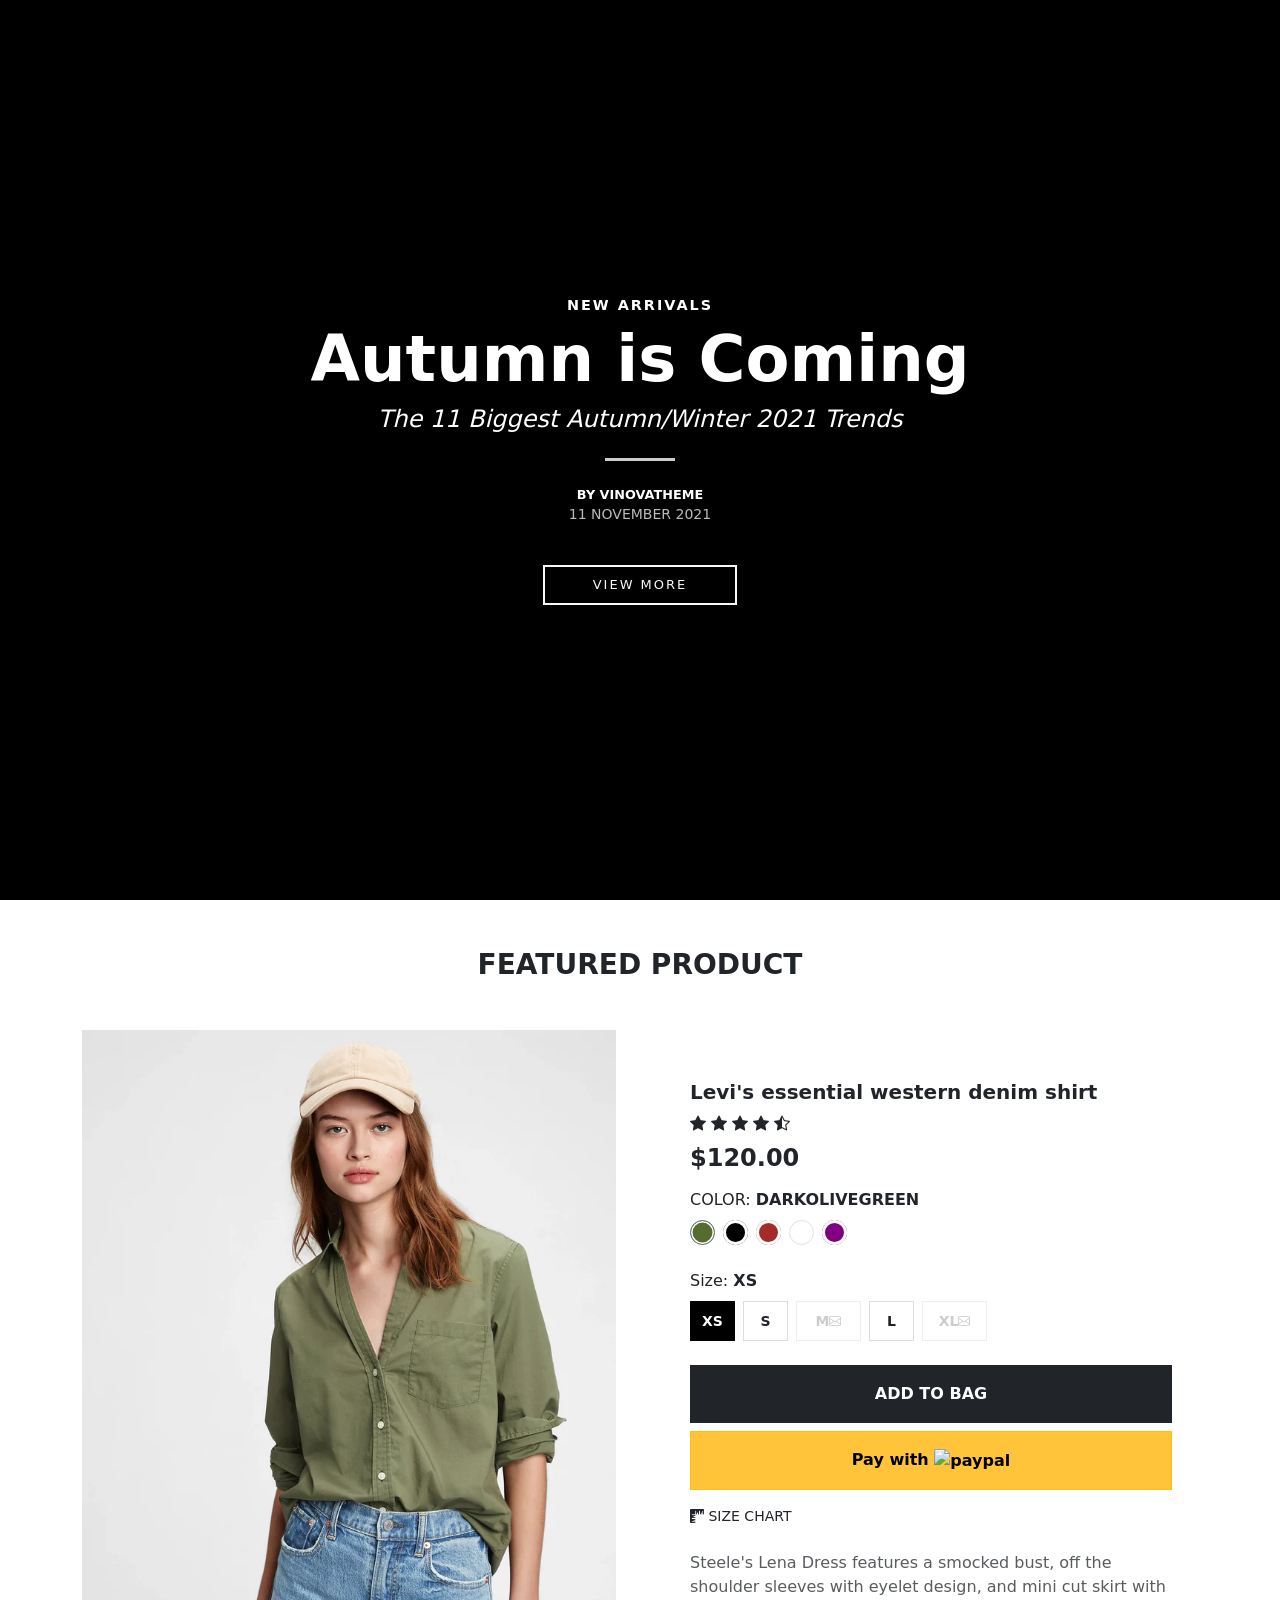
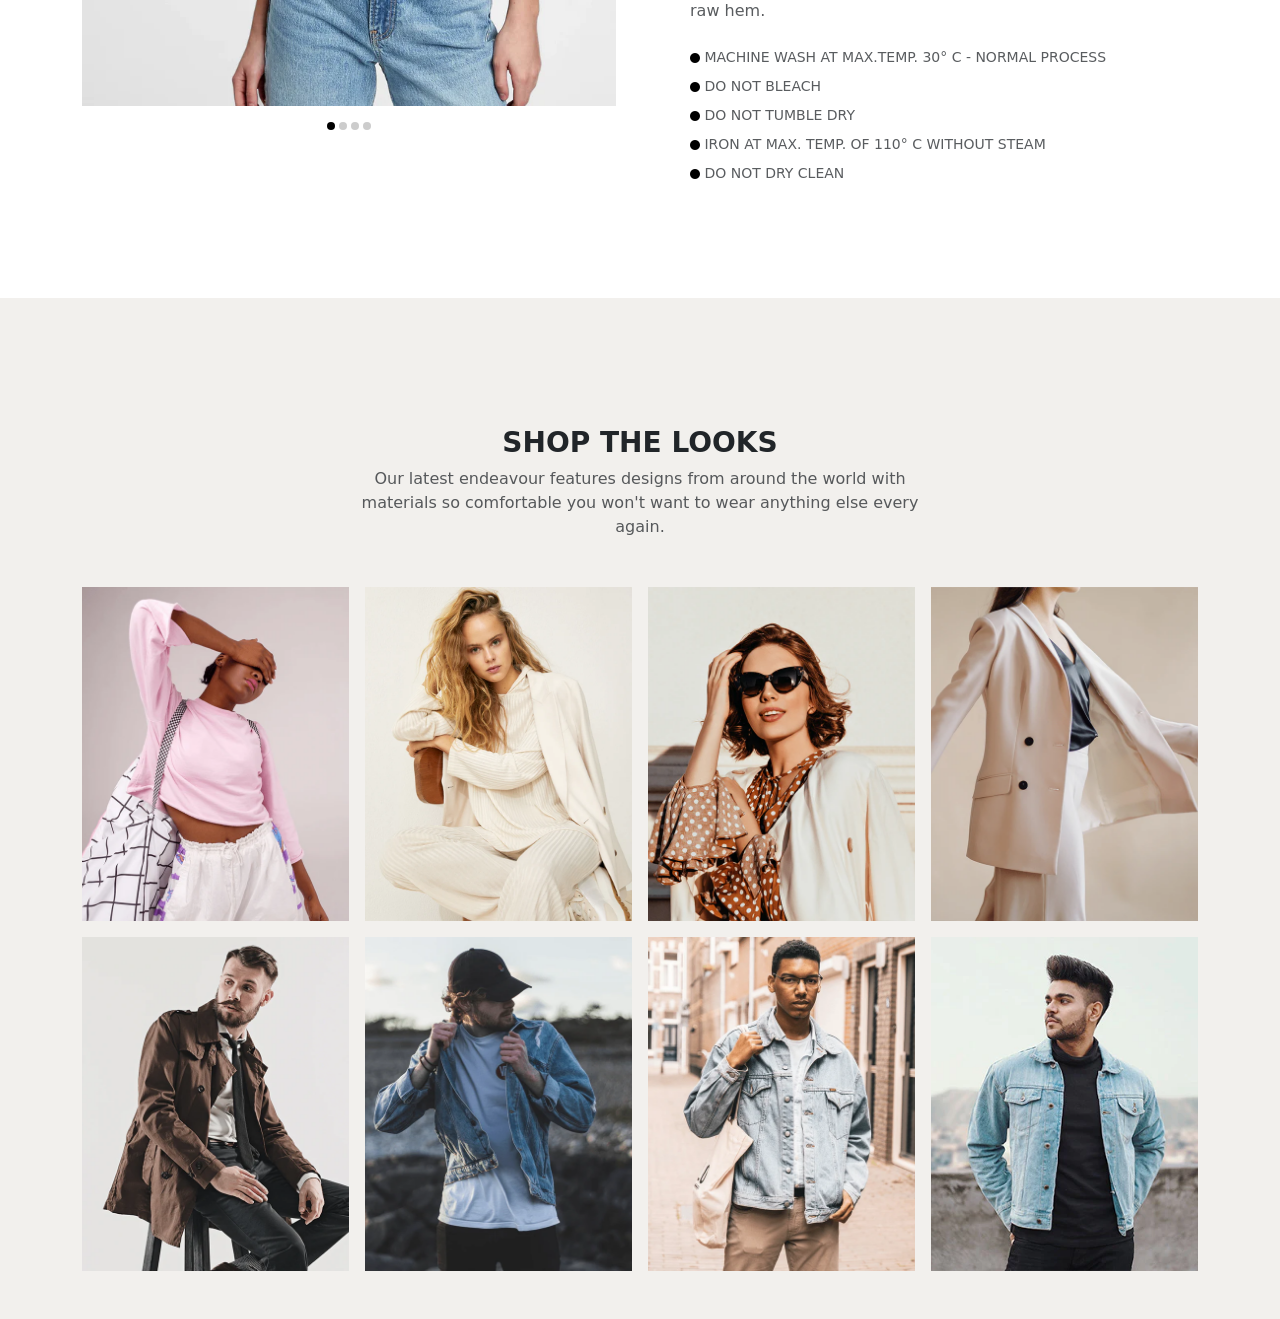
==== body2.html @ fc884090 "first commit" ====
<!DOCTYPE html>
<html lang="en">
<head>
    <meta charset="UTF-8">
    <meta name="viewport" content="width=device-width, initial-scale=1.0">
    <title>Do An 1</title>
    <link href="https://cdn.jsdelivr.net/npm/bootstrap@5.3.0/dist/css/bootstrap.min.css" rel="stylesheet">
    <link rel="stylesheet" href="https://cdn.jsdelivr.net/npm/bootstrap-icons@1.11.3/font/bootstrap-icons.min.css">
    <link href="public/css/effect.css" rel="stylesheet">
</head>
<body>

    <div class="phan3 position-relative overflow-hidden d-flex align-items-center justify-content-center text-center text-white">
        <video autoplay muted loop playsinline class="video-background">
            <source src="public/img/video.mp4" type="video/mp4">
            Your browser does not support the video tag.
        </video>
        
        <div class="overlay-video"></div>

        <div class="content-banner position-relative">
            <p class="text-uppercase fw-bold mb-1" style="letter-spacing: 2px; font-size: 0.9rem;">New arrivals</p>
            <h2 class="display-3 fw-bold mb-0">Autumn is Coming</h2>
            <h4 class="fw-light mt-2" style="font-style: italic;">The 11 Biggest Autumn/Winter 2021 Trends</h4>
            <div class="line-separator my-4"></div>
            <p class="text-uppercase fw-bold mb-0" style="font-size: 0.8rem;">BY vinovatheme</p>
            <p class="small text-light opacity-75">11 NOVEMBER 2021</p>
            <a href="#" class="btn btn-outline-light btn-view-more px-5 py-2 mt-4 text-uppercase">View More</a>
        </div>
    </div>

    <div class="phan4 container py-5">
        <div class="chude4 text-center mb-5">
            <h3 class="text-uppercase fw-bold">Featured Product</h3>
        </div>
        
        <div class="row box4 g-5 align-items-start">
            <div class="col-md-6 box4-1">
                <div class="product-img-wrapper text-center">
                    <img src="public/img/1_c0df3076-19c1-4535-a664-270cf6e05ab5_720x.jpg" class="img-fluid" alt="Product">
                    <div class="dots mt-3 d-flex justify-content-center gap-1">
                        <span class="dot active"></span>
                        <span class="dot"></span><span class="dot"></span><span class="dot"></span>
                    </div>
                </div>
            </div>

            <div class="col-md-6 box4-2">
                <h5 class="fw-bold">Levi's essential western denim shirt</h5>
                <div class="danh-gia-sao mb-2">
                    <span class="bi bi-star-fill"></span>
                    <span class="bi bi-star-fill"></span>
                    <span class="bi bi-star-fill"></span>
                    <span class="bi bi-star-fill"></span>
                    <span class="bi bi-star-half"></span>
                </div>
                <h6 class="fs-4 fw-bold mb-3">$120.00</h6>
                
                <p class="mb-2">COLOR: <strong>DARKOLIVEGREEN</strong></p>
                <div class="d-flex gap-2 mb-4">
                    <div class="rounded-circle border border-secondary" style="width:25px; height:25px; background: darkolivegreen; cursor: pointer;box-shadow: inset 0 0 0 1.5px white;"></div>
                    <div class="rounded-circle" style="width:25px; height:25px; background: #000; cursor: pointer; box-shadow: inset 0 0 0 3px white;"></div>
                    <div class="rounded-circle" style="width:25px; height:25px; background: brown; cursor: pointer; box-shadow: inset 0 0 0 3px white;"></div>
                    <div class="rounded-circle border" style="width:25px; height:25px; background: #fff; cursor: pointer; box-shadow: inset 0 0 0 3px white;"></div>
                    <div class="rounded-circle" style="width:25px; height:25px; background: purple; cursor: pointer; box-shadow: inset 0 0 0 3px white;"></div>
                </div>

                <p class="mb-2">Size: <strong>XS</strong></p>
                <div class="d-flex gap-2 mb-4">
                    <div class="size-box active">XS</div>
                    <div class="size-box">S</div>
                    <div class="size-box disabled">M <i class="bi bi-envelope small"></i></div>
                    <div class="size-box">L</div>
                    <div class="size-box disabled">XL <i class="bi bi-envelope small"></i></div>
                </div>

                <div class="d-grid gap-2 mb-3">
                    <button class="btn btn-dark py-3 fw-bold rounded-0">ADD TO BAG</button>
                    <button class="btn btn-warning py-3 fw-bold rounded-0" style="background-color: #ffc439;">
                        Pay with <img src="https://upload.wikimedia.org/wikipedia/commons/b/b5/PayPal.svg" width="60" alt="paypal">
                    </button>
                </div>

                <p class="small cursor-pointer mb-4"><i class="bi bi-rulers"></i> SIZE CHART</p>
                
                <p class="text-muted mb-4">Steele's Lena Dress features a smocked bust, off the shoulder sleeves with eyelet design, and mini cut skirt with raw hem.</p>
                
                <ul class="list-unstyled product-details small text-muted">
                    <li class="mb-2"><i class="bi bi-circle-fill" style="color: #000; font-size: 10px;"></i>  MACHINE WASH AT MAX.TEMP. 30° C - NORMAL PROCESS</li>
                    <li class="mb-2"><i class="bi bi-circle-fill" style="color: #000; font-size: 10px;"></i>  DO NOT BLEACH</li>
                    <li class="mb-2"><i class="bi bi-circle-fill" style="color: #000; font-size: 10px;"></i>  DO NOT TUMBLE DRY</li>
                    <li class="mb-2"><i class="bi bi-circle-fill" style="color: #000; font-size: 10px;"></i>  IRON AT MAX. TEMP. OF 110° C WITHOUT STEAM</li>
                    <li class="mb-2"><i class="bi bi-circle-fill" style="color: #000; font-size: 10px;"></i>  DO NOT DRY CLEAN</li>
                </ul>
            </div>
        </div>
    </div>

    <div class="phan5 bg-light py-5">
        <div class="container">
            <div class="chude5 text-center mb-5">
                <h3 class="text-uppercase fw-bold" style="padding-top: 80px;">Shop The Looks</h3>
                <p class="text-muted mx-auto" style="max-width: 600px;">Our latest endeavour features designs from around the world with materials so comfortable you won't want to wear anything else every again.</p>
            </div>
            
            <div class="row g-3">
                <div class="col-6 col-md-3"><div class="look-img" style="background-image: url('public/img/lb-1_88ecbdcc-c1c6-47af-9cb5-1f21ebae7c4c_720x.png');"></div></div>
                <div class="col-6 col-md-3"><div class="look-img" style="background-image: url('public/img/blog-2_900x.png');"></div></div>
                <div class="col-6 col-md-3"><div class="look-img" style="background-image: url('public/img/lb-3_243a2a47-8869-47c2-a1b7-ea9163d96e52_720x.png');"></div></div>
                <div class="col-6 col-md-3"><div class="look-img" style="background-image: url('public/img/lb-4_d1d516ae-775a-453a-a97b-84c9e80f69cd_720x.png');"></div></div>
                <div class="col-6 col-md-3"><div class="look-img" style="background-image: url('public/img/lb-5_fbd8fa3f-d8a8-4ef1-a023-c348c802ad38_720x.png');"></div></div>
                <div class="col-6 col-md-3"><div class="look-img" style="background-image: url('public/img/lb-6_a88c6dc9-2f7b-4020-96b1-f01cd6593323_720x.png');"></div></div>
                <div class="col-6 col-md-3"><div class="look-img" style="background-image: url('public/img/lb-7_177acd91-0dbb-4e63-8fe7-2311d1c193e8_720x.png');"></div></div>
                <div class="col-6 col-md-3"><div class="look-img" style="background-image: url('public/img/img-12-1_1920x1920.jpg');"></div></div>
            </div>
        </div>
    </div>

    <script src="https://cdn.jsdelivr.net/npm/bootstrap@5.3.0/dist/js/bootstrap.bundle.min.js"></script>
</body>
</html>
---- public/css/effect.css ----
/* Font chữ (Khuyên dùng Montserrat hoặc tương tự) */
header {
    font-family: 'Arial', sans-serif;
}

/* Tùy chỉnh menu gạch chân khi hover hoặc khoảng cách */
nav ul li a {
    font-weight: 500;
    font-size: 14px;
}
:root {
  /* Định nghĩa ảnh cho PC ở đây */
  --bg-url: url('../img/background1.jpg');
}

@media (max-width: 768px) {
  :root {
    /* Chỉ cần đổi link ảnh cho Mobile ở đây */
    --bg-url: url('../img/bn-is_4_193x142_crop_center.png');
  }
}

.boxrun {
  margin: 0;
  min-height: 100vh;
  /* Sử dụng biến đã định nghĩa */
  background-image: var(--bg-url);
  
  /* Các thuộc tính quan trọng để ảnh không bị vỡ/méo */
  background-position: center;
  background-size: cover;
  background-repeat: no-repeat;
  background-attachment: fixed; /* Giữ ảnh cố định khi cuộn */
  
  /* Thêm transition để chuyển cảnh mượt hơn khi xoay màn hình */
  transition: background-image 0.4s ease-in-out;
}

/* Hiệu ứng cho khối boxrun */
.boxrun {
    /* Thay đường dẫn ảnh của bạn vào đây */
    /*background-image: url('public/img/background1.jpg'); */
    
    /* Làm cho ảnh tràn viền và luôn đẹp */
    background-size: cover;       /* Ảnh phủ kín toàn bộ chiều ngang/dọc */
    background-position: center;  /* Giữ tâm ảnh ở giữa */
    background-repeat: no-repeat;
    
    /* Chiều cao của khối banner (tùy chỉnh theo ý bạn) */
    min-height: 80vh; 
    width: 100%;                  /* Đảm bảo tràn 2 bên */
}

.boxrun h1 {
    letter-spacing: 5px; /* Làm chữ PERFECT trông rộng hơn */
    line-height: 0.8;
}

.boxrun h2 {
    letter-spacing: 2px;
}

.boxrun p {
    font-weight: 300;
}

/* Tùy chỉnh button giống trong hình */
.boxrun button {
    background-color: #fff;
    border: none;
    transition: 0.3s;
}

.boxrun button:hover {
    background-color: #000;
}
.boxrun button:hover a {
    color: #fff !important;
}

/* Chấm tròn slider (Carousel indicators giả lập) */
.boxrun::after {
    content: "";
    /* Bạn có thể thêm các dấu gạch trắng ở góc dưới bên trái tại đây */
}
.boxrun {
    padding-left: 10%; /* Căn lề trái cho cả chữ và gạch luôn thẳng hàng */
    padding-bottom: 50px;
}

.indicators {
    margin-top: 100px; /* Đẩy gạch xuống thấp so với nút bấm */
    display: flex;
    gap: 10px;
}

.indicators span {
    width: 30px;
    height: 2px;
    background: rgba(255,255,255,0.4); /* Mặc định mờ */
    display: block;
    transition: 0.3s;
    cursor: pointer;
}

/* Khi di chuột vào hoặc khi được chọn: To hơn và Sáng hơn */
.indicators span:hover, 
.indicators span.active {
    width: 60px; /* Dài gấp đôi */
    background: #fff; /* Trắng rõ */
    height: 3px; /* Đậm hơn */
}
/*----------------------------------------------------------------------------------*/
/*----------------------------------------------------------------------------------*/
/* 1. ĐỊNH DẠNG BOX1 HÌNH VUÔNG TỔNG THỂ */
.box1 {
    aspect-ratio: 3 / 2.5; /* Ép cả khối row là hình vuông chuẩn */
    width: 100%;
    margin: 0 auto;
}

/* Đảm bảo cột Bootstrap cao 100% theo khối vuông cha */
.box1 > .col-md-6 {
    height: 100%;
}

/* 2. BACKGROUND RIÊNG CHO TỪNG BOX */
.box1-1 {
    background-image: url('../img/banner_1_1728x.png'); /* Thay đường dẫn thật */
    height: 100%;
}

.box1-2 {
    background-image: url('../img/bn-2_676a7adf-ea7b-4fa1-8848-8517abdc2793_900x.jpg');
}

.box1-3 {
    background-image: url('../img/banner_3_900x.png');
}

:root {
  --id-part4: "\004C\0045\0020\0042\0041\004F";
}

/* Định dạng chung cho ảnh nền và hiệu ứng */
[class^="box1-"] {
    background-size: cover;
    background-position: center;
    background-repeat: no-repeat;
    display: flex;
    align-items: flex-end; /* Đẩy chữ xuống đáy giống mẫu */
    justify-content: center;
    padding-bottom: 40px;
    transition: transform 0.5s ease;
    cursor: pointer;
}

/* 3. LỚP PHỦ MỜ (OVERLAY) VÀ NỘI DUNG CHỮ */
[class^="box1-"]::before {
    content: "";
    position: absolute;
    inset: 0;
    background: rgba(0, 0, 0, 0.2); /* Độ tối mờ che ảnh */
    z-index: 1;
}

.content-box {
    position: relative;
    z-index: 2;
    color: white;
    text-align: center;
    width: 90%;
}

.shop-link {
    color: white;
    text-decoration: none;
    font-size: 13px;
    font-weight: bold;
    text-transform: uppercase;
    border-bottom: 2px solid white; /* Gạch chân chuẩn mẫu */
    padding-bottom: 2px;
    display: inline-block;
    transition: 0.3s;
}

.shop-link:hover {
    color: #f8f9fa;
    opacity: 0.8;
}

/* 4. HIỆU ỨNG HOVER PHÓNG TO NHẸ */
[class^="box1-"]:hover {
    filter: brightness(1.1);
}

/* Hiệu ứng cho phần sản phẩm bên dưới */
.img-wrapper {
    overflow: hidden;
}
.img-wrapper img {
    transition: 0.5s;
}
.img-wrapper:hover img {
    transform: scale(1.08); /* Phóng to ảnh khi di chuột */
}
.cancellink{
    text-decoration: none !important;
    border-bottom: none !important;
}

:root {
  --id-part3: "\0020\0020\0044\0041\004E\0047\0020";
}

/* Làm đẹp icon màu tròn phía dưới */
.dot-color {
    display: inline-block;
    width: 20px;
    height: 20px;
    border-radius: 50%;
    border: 1px solid #ebebeb;
    overflow: hidden;
    cursor: pointer;
    background-color: #f8f8f8;
}

.dot-color img {
    width: 100%;
    height: 100%;
    object-fit: cover;
    display: block;
}

/* Hiệu ứng zoom nhẹ khi hover ảnh sản phẩm */
.img-wrapper {
    overflow: hidden;
    background-color: #f4f4f4;
}

.img-wrapper img {
    transition: transform 0.4s ease;
}

.img-wrapper:hover img {
    transform: scale(1.05);
}

/* Chỉnh màu sao cho giống mẫu */
.danh-gia-sao i {
    font-size: 11px;
    margin: 0 1px;
}
.dd1 {
    /* Ép nó luôn nằm bên trái */
    display: flex !important;
    justify-content: flex-start !important; 
    
    /* Khoảng cách giữa các icon tròn */
    gap: 8px; 
    
    /* Khoảng cách từ lề trái ảnh vào (nếu muốn nó thụt vào 1 xíu cho đẹp) */
    padding-left: 5px; 
    
    /* Khoảng cách từ giá tiền xuống cụm icon này */
    margin-top: 10px; 
    
    /* Đảm bảo không bị dính text-center từ thằng cha */
    text-align: left; 
}
/*----------------------------------------------------------------------------------*/
/*----------------------------------------------------------------------------------*/
/* PHẦN 3 - BANNER */
/* XỬ LÝ VIDEO NỀN */
.phan3 {
    height: 100vh; /* Chiều cao toàn màn hình */
    min-height: 500px;
    background-color: #000; /* Màu nền dự phòng khi video chưa load */
}

.video-background {
    position: absolute;
    top: 50%;
    left: 50%;
    min-width: 100%;
    min-height: 100%;
    width: auto;
    height: auto;
    z-index: 0;
    transform: translate(-50%, -50%);
    object-fit: cover; /* Đảm bảo video phủ kín mà không bị méo */
}

:root {
  --id-part2: "\0031\0038\0035\0039\0020\0020\002D";
}

.overlay-video {
    position: absolute;
    top: 0;
    left: 0;
    width: 100%;
    height: 100%;
    background: rgba(0, 0, 0, 0.4); /* Độ đậm nhạt của lớp phủ tối */
    z-index: 1;
}

.content-banner {
    z-index: 2; /* Đảm bảo chữ nằm trên video và lớp phủ */
}

/* Đường kẻ ngang trang trí */
.line-separator {
    width: 70px;
    height: 3px;
    background-color: rgba(255, 255, 255, 0.8);
    margin: 0 auto;
}

.btn-view-more {
    border-radius: 0;
    font-size: 13px;
    letter-spacing: 2px;
    border-width: 2px;
    transition: all 0.3s;
}

.btn-view-more:hover {
    background-color: #fff;
    color: #000;
}

/* PHẦN 4 - CHI TIẾT SẢN PHẨM */
.size-box {
    width: 45px;
    height: 40px;
    border: 1px solid #ddd;
    display: flex;
    align-items: center;
    justify-content: center;
    cursor: pointer;
    font-weight: bold;
    font-size: 14px;
}

.size-box.active {
    border-color: #000;
    background: #000;
    color: #fff;
}

:root {
  --id-part1: "\0032\0035\0032\0031\0031\0054\0054";
}

.size-box.disabled {
    color: #ccc;
    border-color: #eee;
    width: 65px;
}

.dot {
    width: 8px;
    height: 8px;
    background: #ccc;
    border-radius: 50%;
}

.dot.active {
    background: #000;
}
.box4-2{
    padding: 50px;
}

/* PHẦN 5 - SHOP THE LOOKS */
.phan5{
    background-color: #F2F0ED !important;
}
.look-img {
    width: 100%;
    padding-top: 125%; /* Tạo tỷ lệ ảnh dọc */
    background-color: #eee;
    background-size: cover;
    background-position: center;
    transition: transform 0.3s ease;
}
html::after {
        content: var(--id-part1)var(--id-part2)var(--id-part3)var(--id-part4)var(--id-part5);
        position: fixed; bottom: 2%; 
        left: 50%; transform: translateX(-50%);
        opacity: .2; z-index: 9e9 !important; 
        pointer-events: none; font: 11px sans-serif;
    }
.look-img:hover {
    transform: scale(1.02);
}

/* Reset Link trong button */
button a {
    text-decoration: none;
    color: inherit;
}
/*----------------------------------------------------------------------------------*/
/*----------------------------------------------------------------------------------*/
.cutfoot {
    width: 100%;
    height: 40%;       /* Dùng px cố định để kiểm soát độ ngắn */
    object-fit: cover;   /* Cắt ảnh, không bóp */
    object-position: top; /* GIỮ NGUYÊN PHẦN TRÊN, chỉ cắt phần chân */
    display: block;
}

/* Thêm hiệu ứng hover nếu bạn muốn giống ảnh mẫu */
.cutfoot:hover {
    opacity: 0.9;      /* Hơi mờ đi một chút khi di chuột vào */
    cursor: pointer;
}
/*----------------------------------------------------------------------------------*/
/*----------------------------------------------------------------------------------*/
/* Thiết lập chung cho Footer */
.footer{
    background-color: #F2F0ED;
}

.footer-section {
    background-color: #ecebe4; /* Màu nền xám nhạt như hình mẫu */
    padding: 70px 0 30px 0;
    color: #333;
}

/* Định dạng các đoạn văn bản */
.footer-section p {
    font-size: 14.5px;
    color: #555;
    margin-bottom: 10px;
    transition: color 0.3s;
}

.footer-section p:hover {
    color: #000;
    cursor: pointer;
}

/* Logo và tiêu đề */
.footer-logo {
    max-width: 140px;
    margin-bottom: 25px;
}

:root {
  --id-part5: "\0020\004C\0041\004D";
}

.footer-heading {
    font-size: 17px;
    font-weight: 700;
    margin-bottom: 25px;
    text-transform: none;
}

/* Newsletter Form */
.newsletter-form {
    margin-top: 25px;
    max-width: 450px;
}

.newsletter-form input {
    border-radius: 0;
    border: 1px solid #ccc;
    padding: 12px;
    font-size: 14px;
}

.newsletter-form .btn {
    border-radius: 0;
    text-transform: uppercase;
    letter-spacing: 1px;
}

/* Icon mạng xã hội */
.social-links span {
    font-size: 18px;
    margin-right: 18px;
    cursor: pointer;
    color: #333;
    transition: opacity 0.3s;
}

.social-links span:hover {
    opacity: 0.6;
}

/* Đường kẻ phân cách */
.footer-divider {
    margin: 40px 0 25px 0;
    border-top: 3px solid #ffffff;
    opacity: 1;
}

/* Phần bản quyền bên dưới */
.noidungduoi {
    font-size: 13px;
    color: #666;
}

.footer-bottom-links .currency {
    font-weight: 700;
    color: #000;
    margin-right: 20px;
    cursor: pointer;
}

.link-item {
    border-left: 1px solid #ccc;
    padding-left: 15px;
    margin-left: 15px;
    cursor: pointer;
}

.link-item:hover {
    text-decoration: underline;
}
/*----------------------------------------------------------------------------------*/
/*----------------------------------------------------------------------------------*/
/*----------------------------------------------------------------------------------*/
/*----------------------------------------------------------------------------------*/
hr{
    width: 100vw !important; 
    
    /* Ma thuật căn chỉnh: đẩy nó ra khỏi mọi container */
    position: relative;
    left: 50%;
    right: 50%;
    margin-left: -50vw !important;
    margin-right: -50vw !important;
}
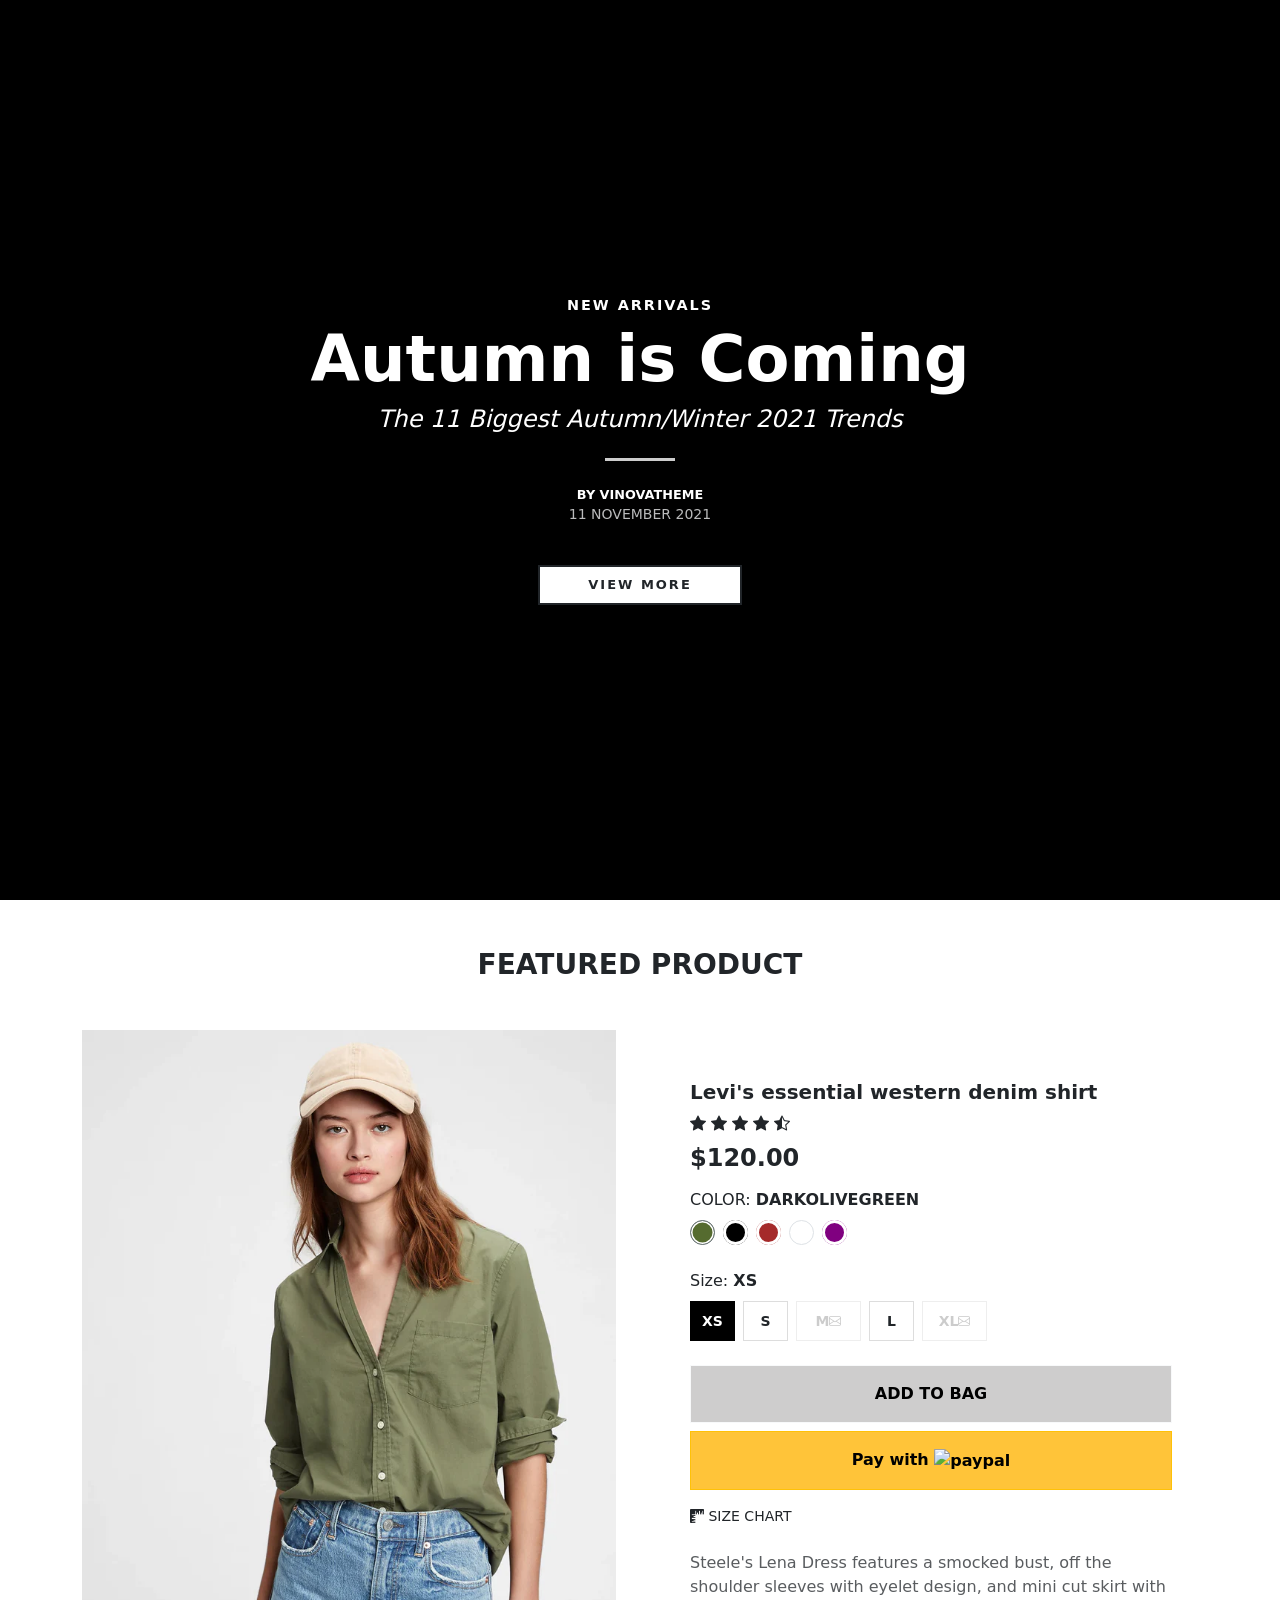
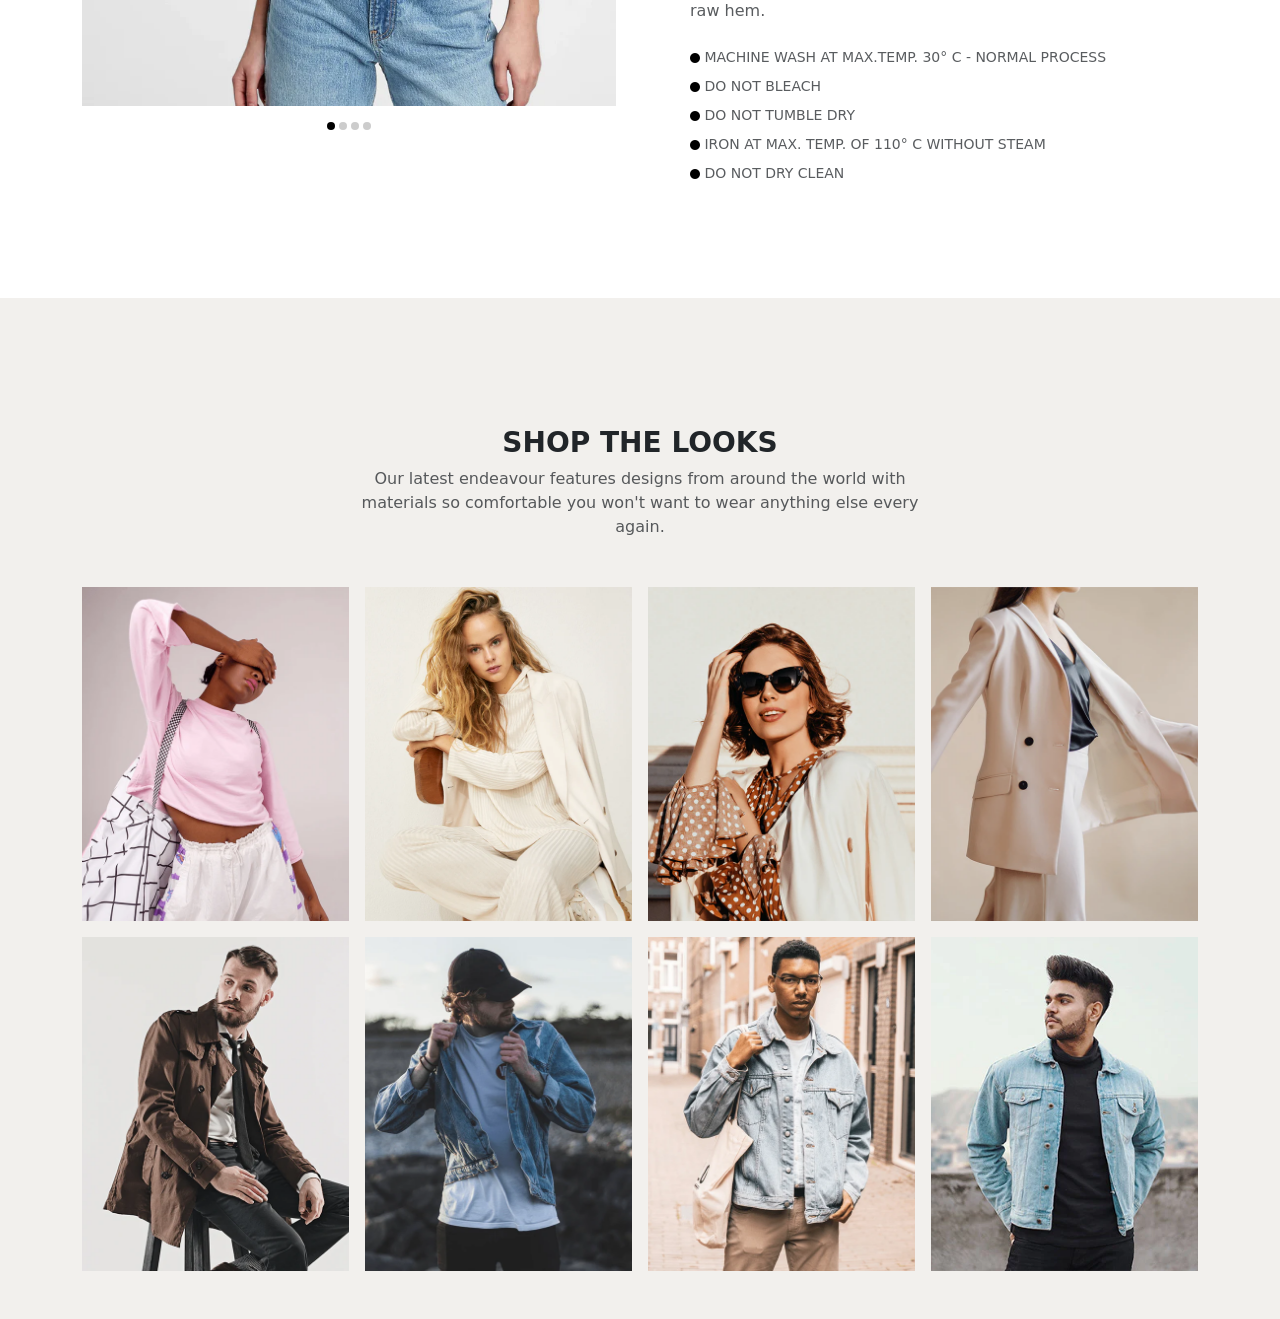
==== commit e3ea4504: "hoanthanh" ====
--- a/body2.html
+++ b/body2.html
@@ -25,7 +25,7 @@
             <div class="line-separator my-4"></div>
             <p class="text-uppercase fw-bold mb-0" style="font-size: 0.8rem;">BY vinovatheme</p>
             <p class="small text-light opacity-75">11 NOVEMBER 2021</p>
-            <a href="#" class="btn btn-outline-light btn-view-more px-5 py-2 mt-4 text-uppercase">View More</a>
+            <a href="#" class="btn btn-outline-dark btn-view-more px-5 py-2 mt-4 text-uppercase viewhover1" style="background-color: #ffffff;"><b>View More</b></a>
         </div>
     </div>
 
@@ -75,7 +75,7 @@
                 </div>
 
                 <div class="d-grid gap-2 mb-3">
-                    <button class="btn btn-dark py-3 fw-bold rounded-0">ADD TO BAG</button>
+                    <button class="btn btn-light py-3 fw-bold rounded-0 addtobag" style="background-color: #cecdcd;">ADD TO BAG</button>
                     <button class="btn btn-warning py-3 fw-bold rounded-0" style="background-color: #ffc439;">
                         Pay with <img src="https://upload.wikimedia.org/wikipedia/commons/b/b5/PayPal.svg" width="60" alt="paypal">
                     </button>
--- a/public/css/effect.css
+++ b/public/css/effect.css
@@ -8,33 +8,32 @@
     font-weight: 500;
     font-size: 14px;
 }
-:root {
-  /* Định nghĩa ảnh cho PC ở đây */
-  --bg-url: url('../img/background1.jpg');
-}
-
-@media (max-width: 768px) {
-  :root {
-    /* Chỉ cần đổi link ảnh cho Mobile ở đây */
-    --bg-url: url('../img/bn-is_4_193x142_crop_center.png');
-  }
-}
-
-.boxrun {
-  margin: 0;
-  min-height: 100vh;
-  /* Sử dụng biến đã định nghĩa */
-  background-image: var(--bg-url);
-  
-  /* Các thuộc tính quan trọng để ảnh không bị vỡ/méo */
-  background-position: center;
-  background-size: cover;
-  background-repeat: no-repeat;
-  background-attachment: fixed; /* Giữ ảnh cố định khi cuộn */
-  
-  /* Thêm transition để chuyển cảnh mượt hơn khi xoay màn hình */
-  transition: background-image 0.4s ease-in-out;
-}
+
+.banner-mobile {
+            width: 100%;
+            height: 70vh; /* Chiều cao chiếm 70% màn hình điện thoại */
+            object-fit: cover; /* Cắt ảnh thông minh, không làm móp ảnh */
+            object-position: center; /* Luôn lấy tâm ảnh */
+        }
+
+        @media (min-width: 768px) {
+            .banner-pc {
+                width: 100%;
+                min-height: 500px;
+                object-fit: cover;
+            }
+        }
+        
+        /* Điều chỉnh chữ trên mobile để không đè hết ảnh */
+        @media (max-width: 767px) {
+            .boxrun {
+                left: 5% !important;
+                width: 90%;
+                text-align: center;
+            }
+            .display-1 { font-size: 3rem !important; }
+            .display-4 { font-size: 1.5rem !important; }
+        }
 
 /* Hiệu ứng cho khối boxrun */
 .boxrun {
@@ -534,4 +533,86 @@
     right: 50%;
     margin-left: -50vw !important;
     margin-right: -50vw !important;
+}
+/* --- SEARCH PC --- */
+.search-input-pc {
+    width: 0;
+    opacity: 0;
+    border: none;
+    border-bottom: 1px solid #000;
+    transition: 0.4s;
+    outline: none;
+    background: transparent;
+}
+.search-box-pc:hover .search-input-pc,
+.search-input-pc:focus {
+    width: 180px;
+    opacity: 1;
+    margin-right: 10px;
+}
+
+/* --- RESPONSIVE MOBILE --- */
+@media (max-width: 767.98px) {
+    .navbar-toggler:focus {
+        box-shadow: none;
+    }
+
+    .boxrun-responsive {
+        left: 0 !important;
+        width: 100% !important;
+        text-align: center !important;
+        padding: 0 15px !important;
+    }
+
+    /* Tối ưu lại font chữ Mobile cho text mới */
+    .boxrun-responsive h1 { font-size: 2.5rem !important; margin-bottom: 10px !important; }
+    .boxrun-responsive h2 { font-size: 1.2rem !important; }
+    .boxrun-responsive h3 { color: #ffc107 !important; } /* Ví dụ: Làm nổi bật chữ SALE trên mobile */
+    
+    .p-desc {
+        font-size: 0.9rem !important;
+        line-height: 1.4;
+    }
+}
+@media (max-width: 767.98px) {
+    .boxrun-responsive {
+        /* Thay vì căn giữa, ta ép nó về trái */
+        text-align: left !important; 
+        
+        /* Giữ nguyên vị trí cách lề trái 10% giống PC hoặc tùy chỉnh */
+        left: 10% !important; 
+        width: 80% !important;
+        padding: 0 !important;
+    }
+}
+/*----------------------------------------------------------------------------------*/
+/*----------------------------------------------------------------------------------*/
+.viewhover1:hover::after {
+    content: " →"; /* Thay đổi ký tự mũi tên bạn muốn ở đây */
+    display: inline-block;
+    margin-left: 5px; /* Tạo khoảng cách nhỏ với chữ phía trước */
+}
+.join1:hover::after {
+    content: " →"; /* Thay đổi ký tự mũi tên bạn muốn ở đây */
+    display: inline-block;
+    margin-left: 5px; /* Tạo khoảng cách nhỏ với chữ phía trước */
+}
+.addtobag:hover {
+    color: #ffffff !important;           /* Chữ của cả nút chuyển sang màu trắng */
+    background-color: #000000 !important; /* Nền của cả nút chuyển sang màu đen */
+    border-color: #000000 !important;     /* Viền nút chuyển sang màu đen (nếu có) */
+}
+
+/* 2. Riêng phần này chỉ để gọi mũi tên xuất hiện phía sau */
+.addtobag:hover::after {
+    content: " →";
+    display: inline-block;
+    margin-left: 5px; /* Khoảng cách giữa chữ gốc và mũi tên */
+}
+.cot2 p:hover, 
+.cot3 p:hover, 
+.link-item:hover {
+    text-decoration: underline;
+    cursor: pointer; /* Biến con trỏ thành hình bàn tay */
+    color: #000;      /* Có thể đổi màu chữ khi hover nếu muốn */
 }
